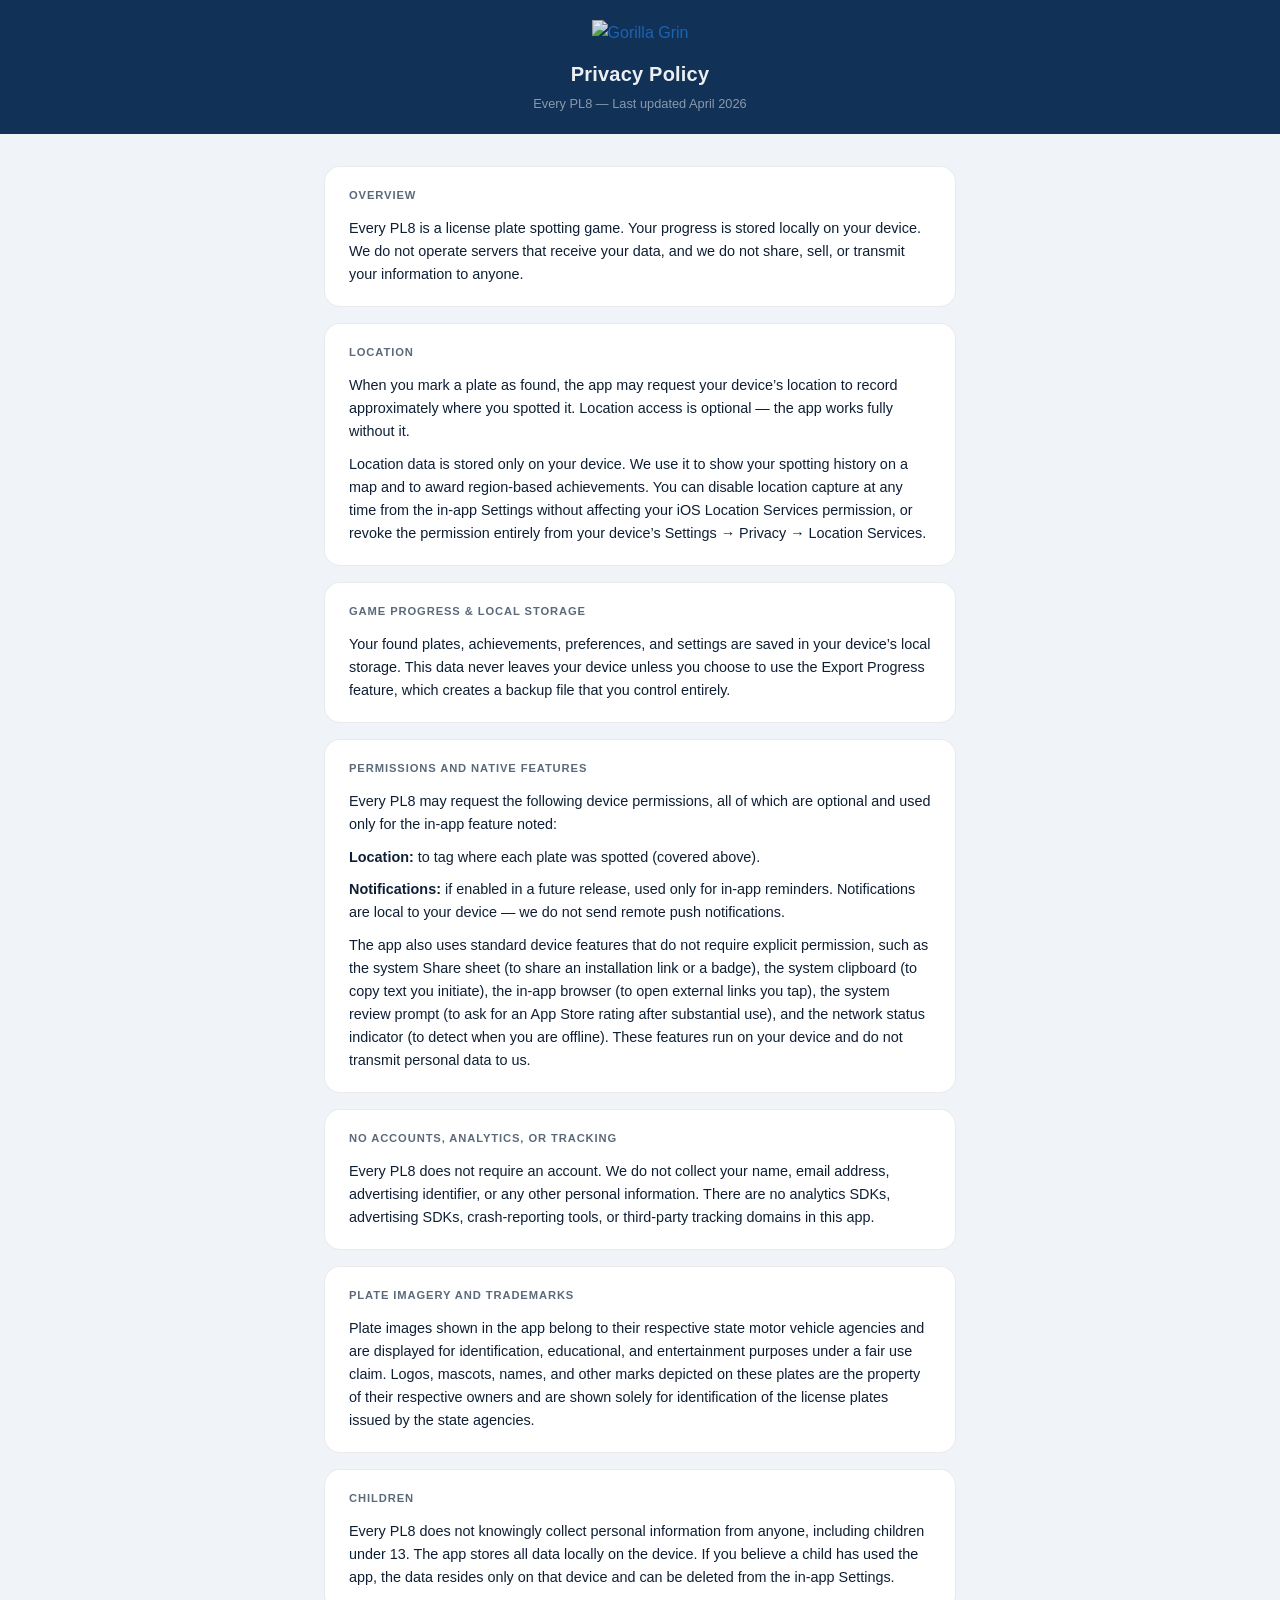
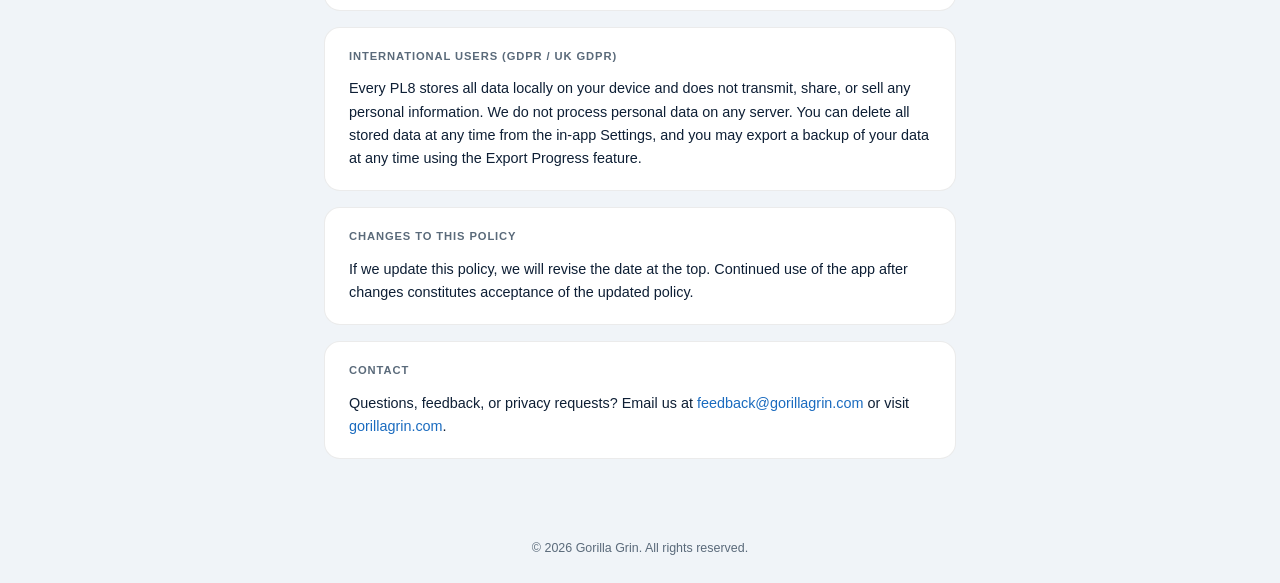
==== privacy.html @ 0a5b3819 "Add files via upload" ====
<!doctype html>
<html lang="en">
  <head>
    <meta charset="UTF-8" />
    <meta name="viewport" content="width=device-width, initial-scale=1, viewport-fit=cover" />
    <meta name="theme-color" content="#123157" />
    <title>Privacy Policy — Every PL8</title>
    <style>
      *, *::before, *::after { box-sizing: border-box; margin: 0; padding: 0; }

      :root {
        --bg: #0e1f35;
        --surface: #152d4a;
        --border: rgba(255,255,255,0.08);
        --text: rgba(255,255,255,0.92);
        --muted: rgba(255,255,255,0.55);
        --accent: #4a9eff;
        --max-width: 680px;
      }

      @media (prefers-color-scheme: light) {
        :root {
          --bg: #f0f4f8;
          --surface: #ffffff;
          --border: rgba(0,0,0,0.08);
          --text: #0e1f35;
          --muted: #5a6a7a;
          --accent: #1a6bbf;
        }
      }

      body {
        background: var(--bg);
        color: var(--text);
        font-family: -apple-system, BlinkMacSystemFont, "Segoe UI", Roboto, sans-serif;
        font-size: 1rem;
        line-height: 1.6;
        padding: env(safe-area-inset-top, 0) env(safe-area-inset-right, 0) env(safe-area-inset-bottom, 0) env(safe-area-inset-left, 0);
      }

      header {
        background: #123157;
        padding: calc(1.25rem + env(safe-area-inset-top, 0px)) 1.5rem 1.25rem;
        text-align: center;
      }

      header a {
        display: inline-block;
        margin-bottom: 0.75rem;
      }

      header img {
        height: 28px;
        width: auto;
        opacity: 0.9;
      }

      header h1 {
        font-size: 1.25rem;
        font-weight: 700;
        color: rgba(255,255,255,0.92);
        letter-spacing: 0.01em;
      }

      header p {
        font-size: 0.8rem;
        color: rgba(255,255,255,0.5);
        margin-top: 0.25rem;
      }

      main {
        max-width: var(--max-width);
        margin: 0 auto;
        padding: 2rem 1.5rem calc(3rem + env(safe-area-inset-bottom, 0px));
      }

      section {
        background: var(--surface);
        border: 1px solid var(--border);
        border-radius: 1rem;
        padding: 1.25rem 1.5rem;
        margin-bottom: 1rem;
      }

      h2 {
        font-size: 0.7rem;
        font-weight: 700;
        letter-spacing: 0.08em;
        text-transform: uppercase;
        color: var(--muted);
        margin-bottom: 0.75rem;
      }

      p {
        font-size: 0.9rem;
        color: var(--text);
        margin-bottom: 0.6rem;
      }

      p:last-child { margin-bottom: 0; }

      a {
        color: var(--accent);
        text-decoration: none;
      }

      a:hover { text-decoration: underline; }

      footer {
        text-align: center;
        padding: 1rem 1.5rem calc(1.5rem + env(safe-area-inset-bottom, 0px));
        font-size: 0.78rem;
        color: var(--muted);
      }
    </style>
  </head>
  <body>
    <header>
      <a href="https://gorillagrin.com" aria-label="Gorilla Grin">
        <img src="gorilla-grin-horizontal.png" alt="Gorilla Grin" />
      </a>
      <h1>Privacy Policy</h1>
      <p>Every PL8 &mdash; Last updated April 2026</p>
    </header>

    <main>
      <section>
        <h2>Overview</h2>
        <p>Every PL8 is a license plate spotting game. Your progress is stored locally on your device. We do not operate servers that receive your data, and we do not share, sell, or transmit your information to anyone.</p>
      </section>

      <section>
        <h2>Location</h2>
        <p>When you mark a plate as found, the app may request your device&rsquo;s location to record approximately where you spotted it. Location access is optional &mdash; the app works fully without it.</p>
        <p>Location data is stored only on your device. We use it to show your spotting history on a map and to award region-based achievements. You can disable location capture at any time from the in-app Settings without affecting your iOS Location Services permission, or revoke the permission entirely from your device&rsquo;s Settings &rarr; Privacy &rarr; Location Services.</p>
      </section>

      <section>
        <h2>Game Progress &amp; Local Storage</h2>
        <p>Your found plates, achievements, preferences, and settings are saved in your device&rsquo;s local storage. This data never leaves your device unless you choose to use the Export Progress feature, which creates a backup file that you control entirely.</p>
      </section>

      <section>
        <h2>Permissions and Native Features</h2>
        <p>Every PL8 may request the following device permissions, all of which are optional and used only for the in-app feature noted:</p>
        <p><strong>Location:</strong> to tag where each plate was spotted (covered above).</p>
        <p><strong>Notifications:</strong> if enabled in a future release, used only for in-app reminders. Notifications are local to your device &mdash; we do not send remote push notifications.</p>
        <p>The app also uses standard device features that do not require explicit permission, such as the system Share sheet (to share an installation link or a badge), the system clipboard (to copy text you initiate), the in-app browser (to open external links you tap), the system review prompt (to ask for an App Store rating after substantial use), and the network status indicator (to detect when you are offline). These features run on your device and do not transmit personal data to us.</p>
      </section>

      <section>
        <h2>No Accounts, Analytics, or Tracking</h2>
        <p>Every PL8 does not require an account. We do not collect your name, email address, advertising identifier, or any other personal information. There are no analytics SDKs, advertising SDKs, crash-reporting tools, or third-party tracking domains in this app.</p>
      </section>

      <section>
        <h2>Plate Imagery and Trademarks</h2>
        <p>Plate images shown in the app belong to their respective state motor vehicle agencies and are displayed for identification, educational, and entertainment purposes under a fair use claim. Logos, mascots, names, and other marks depicted on these plates are the property of their respective owners and are shown solely for identification of the license plates issued by the state agencies.</p>
      </section>

      <section>
        <h2>Children</h2>
        <p>Every PL8 does not knowingly collect personal information from anyone, including children under 13. The app stores all data locally on the device. If you believe a child has used the app, the data resides only on that device and can be deleted from the in-app Settings.</p>
      </section>

      <section>
        <h2>International Users (GDPR / UK GDPR)</h2>
        <p>Every PL8 stores all data locally on your device and does not transmit, share, or sell any personal information. We do not process personal data on any server. You can delete all stored data at any time from the in-app Settings, and you may export a backup of your data at any time using the Export Progress feature.</p>
      </section>

      <section>
        <h2>Changes to This Policy</h2>
        <p>If we update this policy, we will revise the date at the top. Continued use of the app after changes constitutes acceptance of the updated policy.</p>
      </section>

      <section>
        <h2>Contact</h2>
        <p>Questions, feedback, or privacy requests? Email us at <a href="mailto:feedback@gorillagrin.com">feedback@gorillagrin.com</a> or visit <a href="https://gorillagrin.com">gorillagrin.com</a>.</p>
      </section>
    </main>

    <footer>
      &copy; 2026 Gorilla Grin. All rights reserved.
    </footer>
  </body>
</html>
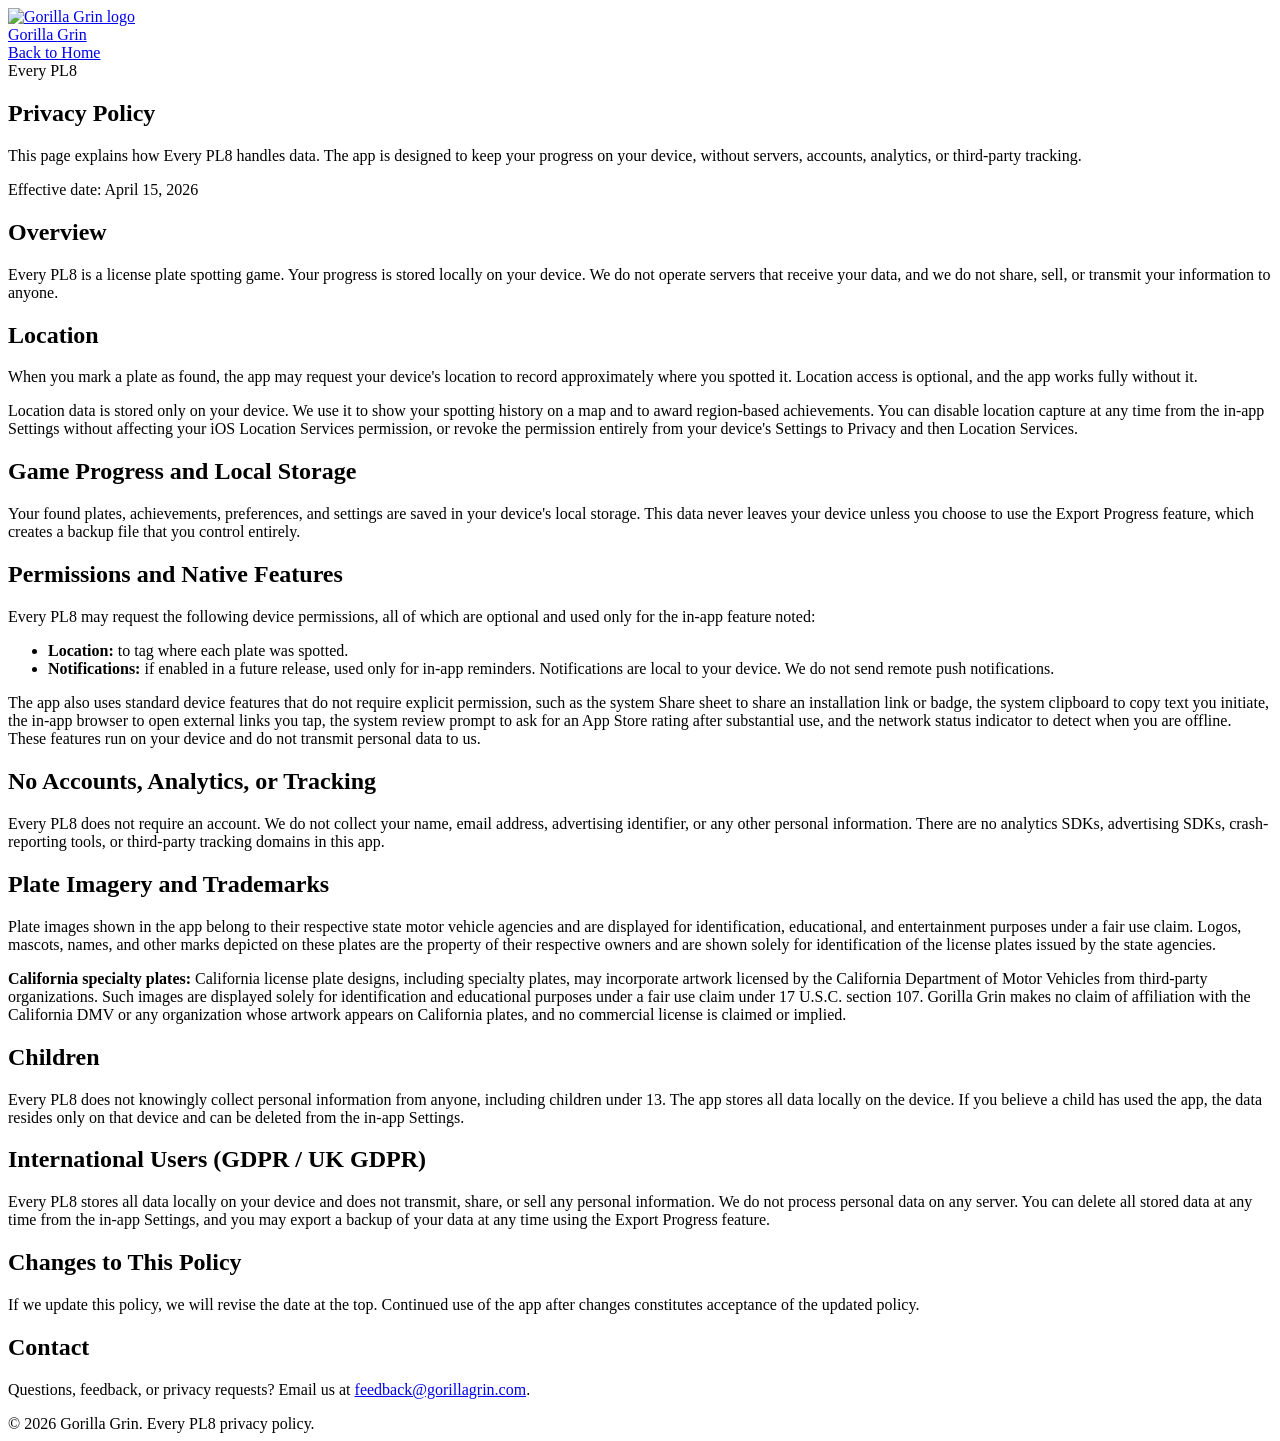
==== commit 352fa0e6: "Update privacy.html" ====
--- a/privacy.html
+++ b/privacy.html
@@ -1,186 +1,104 @@
-<!doctype html>
+<!DOCTYPE html>
 <html lang="en">
-  <head>
-    <meta charset="UTF-8" />
-    <meta name="viewport" content="width=device-width, initial-scale=1, viewport-fit=cover" />
-    <meta name="theme-color" content="#123157" />
-    <title>Privacy Policy — Every PL8</title>
-    <style>
-      *, *::before, *::after { box-sizing: border-box; margin: 0; padding: 0; }
+<head>
+  <meta charset="UTF-8" />
+  <meta name="viewport" content="width=device-width, initial-scale=1.0" />
+  <title>Every PL8 Privacy Policy</title>
+  <link rel="stylesheet" href="styles.css" />
+</head>
+<body>
+  <header class="site-header">
+    <div class="container header-inner">
+      <a class="brand" href="index.html" aria-label="Back to Gorilla Grin home">
+        <div class="brand-mark">
+          <img src="/mnt/data/gorilla-grin-horizontal-dark-with-wordmark.png" alt="Gorilla Grin logo" style="width:100%;height:100%;object-fit:cover;object-position:left;" />
+        </div>
+        <div class="brand-text">Gorilla <span>Grin</span></div>
+      </a>
+      <a class="back-link" href="index.html">Back to Home</a>
+    </div>
+  </header>
 
-      :root {
-        --bg: #0e1f35;
-        --surface: #152d4a;
-        --border: rgba(255,255,255,0.08);
-        --text: rgba(255,255,255,0.92);
-        --muted: rgba(255,255,255,0.55);
-        --accent: #4a9eff;
-        --max-width: 680px;
-      }
+  <main>
+    <section class="hero">
+      <div class="container">
+        <div class="hero-card">
+          <span class="eyebrow">Every PL8</span>
+          <h1>Privacy Policy</h1>
+          <p>This page explains how Every PL8 handles data. The app is designed to keep your progress on your device, without servers, accounts, analytics, or third-party tracking.</p>
+          <div class="effective-date">Effective date: April 15, 2026</div>
+        </div>
+      </div>
+    </section>
 
-      @media (prefers-color-scheme: light) {
-        :root {
-          --bg: #f0f4f8;
-          --surface: #ffffff;
-          --border: rgba(0,0,0,0.08);
-          --text: #0e1f35;
-          --muted: #5a6a7a;
-          --accent: #1a6bbf;
-        }
-      }
+    <section class="policy">
+      <div class="container">
+        <div class="policy-card">
+          <section class="section">
+            <h2>Overview</h2>
+            <p>Every PL8 is a license plate spotting game. Your progress is stored locally on your device. We do not operate servers that receive your data, and we do not share, sell, or transmit your information to anyone.</p>
+          </section>
 
-      body {
-        background: var(--bg);
-        color: var(--text);
-        font-family: -apple-system, BlinkMacSystemFont, "Segoe UI", Roboto, sans-serif;
-        font-size: 1rem;
-        line-height: 1.6;
-        padding: env(safe-area-inset-top, 0) env(safe-area-inset-right, 0) env(safe-area-inset-bottom, 0) env(safe-area-inset-left, 0);
-      }
+          <section class="section">
+            <h2>Location</h2>
+            <p>When you mark a plate as found, the app may request your device's location to record approximately where you spotted it. Location access is optional, and the app works fully without it.</p>
+            <p>Location data is stored only on your device. We use it to show your spotting history on a map and to award region-based achievements. You can disable location capture at any time from the in-app Settings without affecting your iOS Location Services permission, or revoke the permission entirely from your device's Settings to Privacy and then Location Services.</p>
+          </section>
 
-      header {
-        background: #123157;
-        padding: calc(1.25rem + env(safe-area-inset-top, 0px)) 1.5rem 1.25rem;
-        text-align: center;
-      }
+          <section class="section">
+            <h2>Game Progress and Local Storage</h2>
+            <p>Your found plates, achievements, preferences, and settings are saved in your device's local storage. This data never leaves your device unless you choose to use the Export Progress feature, which creates a backup file that you control entirely.</p>
+          </section>
 
-      header a {
-        display: inline-block;
-        margin-bottom: 0.75rem;
-      }
+          <section class="section">
+            <h2>Permissions and Native Features</h2>
+            <p>Every PL8 may request the following device permissions, all of which are optional and used only for the in-app feature noted:</p>
+            <ul>
+              <li><strong>Location:</strong> to tag where each plate was spotted.</li>
+              <li><strong>Notifications:</strong> if enabled in a future release, used only for in-app reminders. Notifications are local to your device. We do not send remote push notifications.</li>
+            </ul>
+            <p>The app also uses standard device features that do not require explicit permission, such as the system Share sheet to share an installation link or badge, the system clipboard to copy text you initiate, the in-app browser to open external links you tap, the system review prompt to ask for an App Store rating after substantial use, and the network status indicator to detect when you are offline. These features run on your device and do not transmit personal data to us.</p>
+          </section>
 
-      header img {
-        height: 28px;
-        width: auto;
-        opacity: 0.9;
-      }
+          <section class="section">
+            <h2>No Accounts, Analytics, or Tracking</h2>
+            <p>Every PL8 does not require an account. We do not collect your name, email address, advertising identifier, or any other personal information. There are no analytics SDKs, advertising SDKs, crash-reporting tools, or third-party tracking domains in this app.</p>
+          </section>
 
-      header h1 {
-        font-size: 1.25rem;
-        font-weight: 700;
-        color: rgba(255,255,255,0.92);
-        letter-spacing: 0.01em;
-      }
+          <section class="section">
+            <h2>Plate Imagery and Trademarks</h2>
+            <p>Plate images shown in the app belong to their respective state motor vehicle agencies and are displayed for identification, educational, and entertainment purposes under a fair use claim. Logos, mascots, names, and other marks depicted on these plates are the property of their respective owners and are shown solely for identification of the license plates issued by the state agencies.</p>
+            <div class="notice">
+              <p><strong>California specialty plates:</strong> California license plate designs, including specialty plates, may incorporate artwork licensed by the California Department of Motor Vehicles from third-party organizations. Such images are displayed solely for identification and educational purposes under a fair use claim under 17 U.S.C. section 107. Gorilla Grin makes no claim of affiliation with the California DMV or any organization whose artwork appears on California plates, and no commercial license is claimed or implied.</p>
+            </div>
+          </section>
 
-      header p {
-        font-size: 0.8rem;
-        color: rgba(255,255,255,0.5);
-        margin-top: 0.25rem;
-      }
+          <section class="section">
+            <h2>Children</h2>
+            <p>Every PL8 does not knowingly collect personal information from anyone, including children under 13. The app stores all data locally on the device. If you believe a child has used the app, the data resides only on that device and can be deleted from the in-app Settings.</p>
+          </section>
 
-      main {
-        max-width: var(--max-width);
-        margin: 0 auto;
-        padding: 2rem 1.5rem calc(3rem + env(safe-area-inset-bottom, 0px));
-      }
+          <section class="section">
+            <h2>International Users (GDPR / UK GDPR)</h2>
+            <p>Every PL8 stores all data locally on your device and does not transmit, share, or sell any personal information. We do not process personal data on any server. You can delete all stored data at any time from the in-app Settings, and you may export a backup of your data at any time using the Export Progress feature.</p>
+          </section>
 
-      section {
-        background: var(--surface);
-        border: 1px solid var(--border);
-        border-radius: 1rem;
-        padding: 1.25rem 1.5rem;
-        margin-bottom: 1rem;
-      }
+          <section class="section">
+            <h2>Changes to This Policy</h2>
+            <p>If we update this policy, we will revise the date at the top. Continued use of the app after changes constitutes acceptance of the updated policy.</p>
+          </section>
 
-      h2 {
-        font-size: 0.7rem;
-        font-weight: 700;
-        letter-spacing: 0.08em;
-        text-transform: uppercase;
-        color: var(--muted);
-        margin-bottom: 0.75rem;
-      }
+          <section class="section">
+            <h2>Contact</h2>
+            <p>Questions, feedback, or privacy requests? Email us at <a href="mailto:feedback@gorillagrin.com">feedback@gorillagrin.com</a>.</p>
+          </section>
+        </div>
+      </div>
+    </section>
+  </main>
 
-      p {
-        font-size: 0.9rem;
-        color: var(--text);
-        margin-bottom: 0.6rem;
-      }
-
-      p:last-child { margin-bottom: 0; }
-
-      a {
-        color: var(--accent);
-        text-decoration: none;
-      }
-
-      a:hover { text-decoration: underline; }
-
-      footer {
-        text-align: center;
-        padding: 1rem 1.5rem calc(1.5rem + env(safe-area-inset-bottom, 0px));
-        font-size: 0.78rem;
-        color: var(--muted);
-      }
-    </style>
-  </head>
-  <body>
-    <header>
-      <a href="https://gorillagrin.com" aria-label="Gorilla Grin">
-        <img src="gorilla-grin-horizontal.png" alt="Gorilla Grin" />
-      </a>
-      <h1>Privacy Policy</h1>
-      <p>Every PL8 &mdash; Last updated April 2026</p>
-    </header>
-
-    <main>
-      <section>
-        <h2>Overview</h2>
-        <p>Every PL8 is a license plate spotting game. Your progress is stored locally on your device. We do not operate servers that receive your data, and we do not share, sell, or transmit your information to anyone.</p>
-      </section>
-
-      <section>
-        <h2>Location</h2>
-        <p>When you mark a plate as found, the app may request your device&rsquo;s location to record approximately where you spotted it. Location access is optional &mdash; the app works fully without it.</p>
-        <p>Location data is stored only on your device. We use it to show your spotting history on a map and to award region-based achievements. You can disable location capture at any time from the in-app Settings without affecting your iOS Location Services permission, or revoke the permission entirely from your device&rsquo;s Settings &rarr; Privacy &rarr; Location Services.</p>
-      </section>
-
-      <section>
-        <h2>Game Progress &amp; Local Storage</h2>
-        <p>Your found plates, achievements, preferences, and settings are saved in your device&rsquo;s local storage. This data never leaves your device unless you choose to use the Export Progress feature, which creates a backup file that you control entirely.</p>
-      </section>
-
-      <section>
-        <h2>Permissions and Native Features</h2>
-        <p>Every PL8 may request the following device permissions, all of which are optional and used only for the in-app feature noted:</p>
-        <p><strong>Location:</strong> to tag where each plate was spotted (covered above).</p>
-        <p><strong>Notifications:</strong> if enabled in a future release, used only for in-app reminders. Notifications are local to your device &mdash; we do not send remote push notifications.</p>
-        <p>The app also uses standard device features that do not require explicit permission, such as the system Share sheet (to share an installation link or a badge), the system clipboard (to copy text you initiate), the in-app browser (to open external links you tap), the system review prompt (to ask for an App Store rating after substantial use), and the network status indicator (to detect when you are offline). These features run on your device and do not transmit personal data to us.</p>
-      </section>
-
-      <section>
-        <h2>No Accounts, Analytics, or Tracking</h2>
-        <p>Every PL8 does not require an account. We do not collect your name, email address, advertising identifier, or any other personal information. There are no analytics SDKs, advertising SDKs, crash-reporting tools, or third-party tracking domains in this app.</p>
-      </section>
-
-      <section>
-        <h2>Plate Imagery and Trademarks</h2>
-        <p>Plate images shown in the app belong to their respective state motor vehicle agencies and are displayed for identification, educational, and entertainment purposes under a fair use claim. Logos, mascots, names, and other marks depicted on these plates are the property of their respective owners and are shown solely for identification of the license plates issued by the state agencies.</p>
-      </section>
-
-      <section>
-        <h2>Children</h2>
-        <p>Every PL8 does not knowingly collect personal information from anyone, including children under 13. The app stores all data locally on the device. If you believe a child has used the app, the data resides only on that device and can be deleted from the in-app Settings.</p>
-      </section>
-
-      <section>
-        <h2>International Users (GDPR / UK GDPR)</h2>
-        <p>Every PL8 stores all data locally on your device and does not transmit, share, or sell any personal information. We do not process personal data on any server. You can delete all stored data at any time from the in-app Settings, and you may export a backup of your data at any time using the Export Progress feature.</p>
-      </section>
-
-      <section>
-        <h2>Changes to This Policy</h2>
-        <p>If we update this policy, we will revise the date at the top. Continued use of the app after changes constitutes acceptance of the updated policy.</p>
-      </section>
-
-      <section>
-        <h2>Contact</h2>
-        <p>Questions, feedback, or privacy requests? Email us at <a href="mailto:feedback@gorillagrin.com">feedback@gorillagrin.com</a> or visit <a href="https://gorillagrin.com">gorillagrin.com</a>.</p>
-      </section>
-    </main>
-
-    <footer>
-      &copy; 2026 Gorilla Grin. All rights reserved.
-    </footer>
-  </body>
+  <footer class="site-footer">
+    <div class="container">© 2026 Gorilla Grin. Every PL8 privacy policy.</div>
+  </footer>
+</body>
 </html>
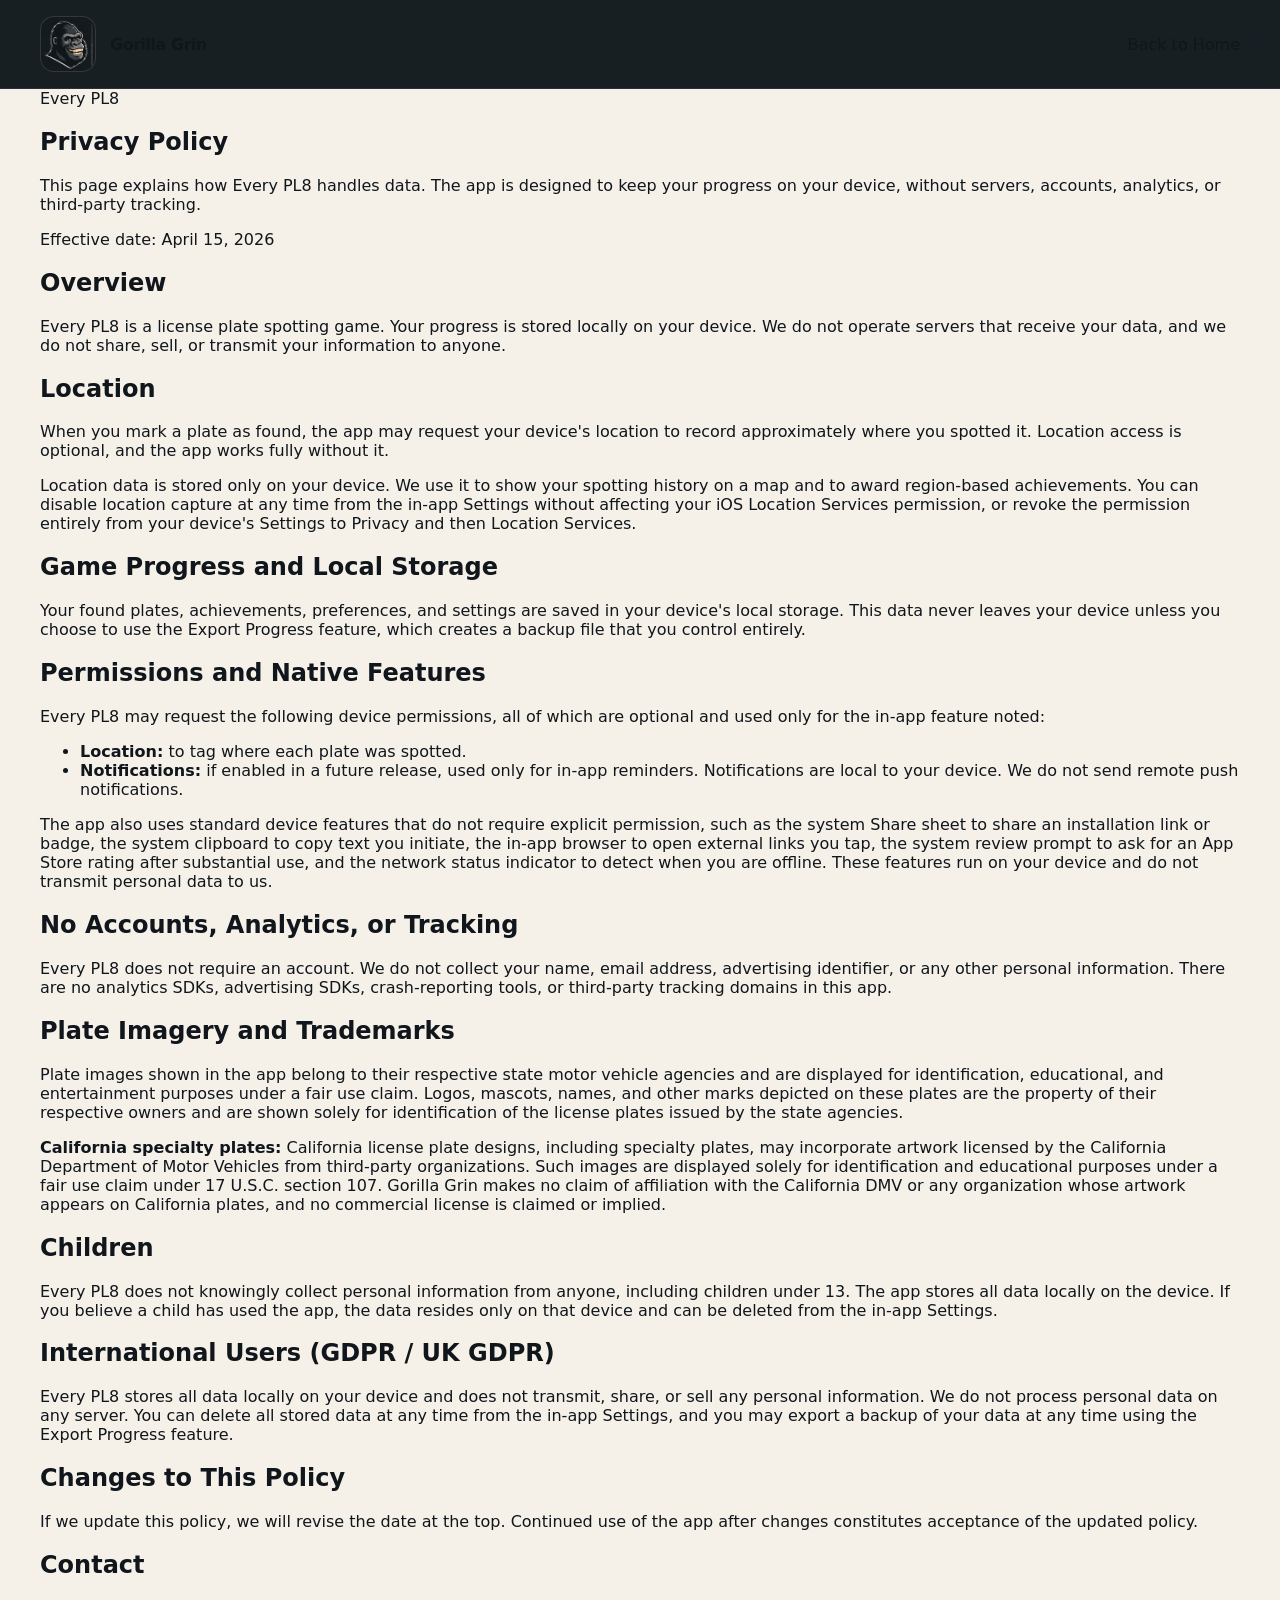
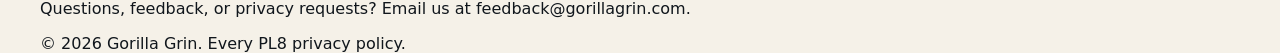
==== commit f4729741: "Update privacy.html" ====
--- a/privacy.html
+++ b/privacy.html
@@ -11,7 +11,7 @@
     <div class="container header-inner">
       <a class="brand" href="index.html" aria-label="Back to Gorilla Grin home">
         <div class="brand-mark">
-          <img src="/mnt/data/gorilla-grin-horizontal-dark-with-wordmark.png" alt="Gorilla Grin logo" style="width:100%;height:100%;object-fit:cover;object-position:left;" />
+          <img src="gorilla-grin-horizontal-dark-with-wordmark.png" alt="Gorilla Grin logo" style="width:100%;height:100%;object-fit:cover;object-position:left;" />
         </div>
         <div class="brand-text">Gorilla <span>Grin</span></div>
       </a>
--- a/styles.css
+++ b/styles.css
@@ -0,0 +1,90 @@
+  :root {
+      --bg: #f5f1e8;
+      --surface: #fffdf8;
+      --ink: #10161c;
+      --muted: #5c655f;
+      --line: #dcd5c8;
+      --brand: #5f7f45;
+      --brand-dark: #486334;
+      --header: #0f161c;
+      --white: #ffffff;
+      --max: 1200px;
+      --radius: 20px;
+      --shadow: 0 12px 32px rgba(16, 22, 28, 0.08);
+    }
+
+    * { box-sizing: border-box; }
+    html { scroll-behavior: smooth; }
+    body {
+      margin: 0;
+      font-family: Inter, ui-sans-serif, system-ui, -apple-system, BlinkMacSystemFont, "Segoe UI", sans-serif;
+      background: var(--bg);
+      color: var(--ink);
+    }
+
+    img { max-width: 100%; display: block; }
+    a { color: inherit; text-decoration: none; }
+    button { font: inherit; }
+
+    .container {
+      width: min(calc(100% - 32px), var(--max));
+      margin: 0 auto;
+    }
+
+    .site-header {
+      position: sticky;
+      top: 0;
+      z-index: 30;
+      background: rgba(15, 22, 28, 0.96);
+      border-bottom: 1px solid rgba(255,255,255,0.08);
+      backdrop-filter: blur(12px);
+    }
+
+    .header-inner {
+      display: flex;
+      align-items: center;
+      justify-content: space-between;
+      gap: 24px;
+      min-height: 88px;
+    }
+
+    .brand {
+      display: inline-flex;
+      align-items: center;
+      gap: 14px;
+      font-weight: 900;
+      letter-spacing: -0.03em;
+    }
+
+    .brand-mark {
+      width: 56px;
+      height: 56px;
+      border-radius: 14px;
+      overflow: hidden;
+      border: 1px solid rgba(255,255,255,0.08);
+      background: rgba(255,255,255,0.04);
+      flex: 0 0 auto;
+    }
+
+    .brand-wordmark {
+      line-height: 0.9;
+      font-size: 1.8rem;
+      color: var(--white);
+      text-transform: uppercase;
+    }
+
+    .brand-wordmark span {
+      color: #84a464;
+      display: block;
+    }
+
+    .nav-wrap {
+      display: flex;
+      align-items: center;
+      gap: 18px;
+    }
+
+    .site-nav {
+      display: flex;
+      align-items: center;
+    }
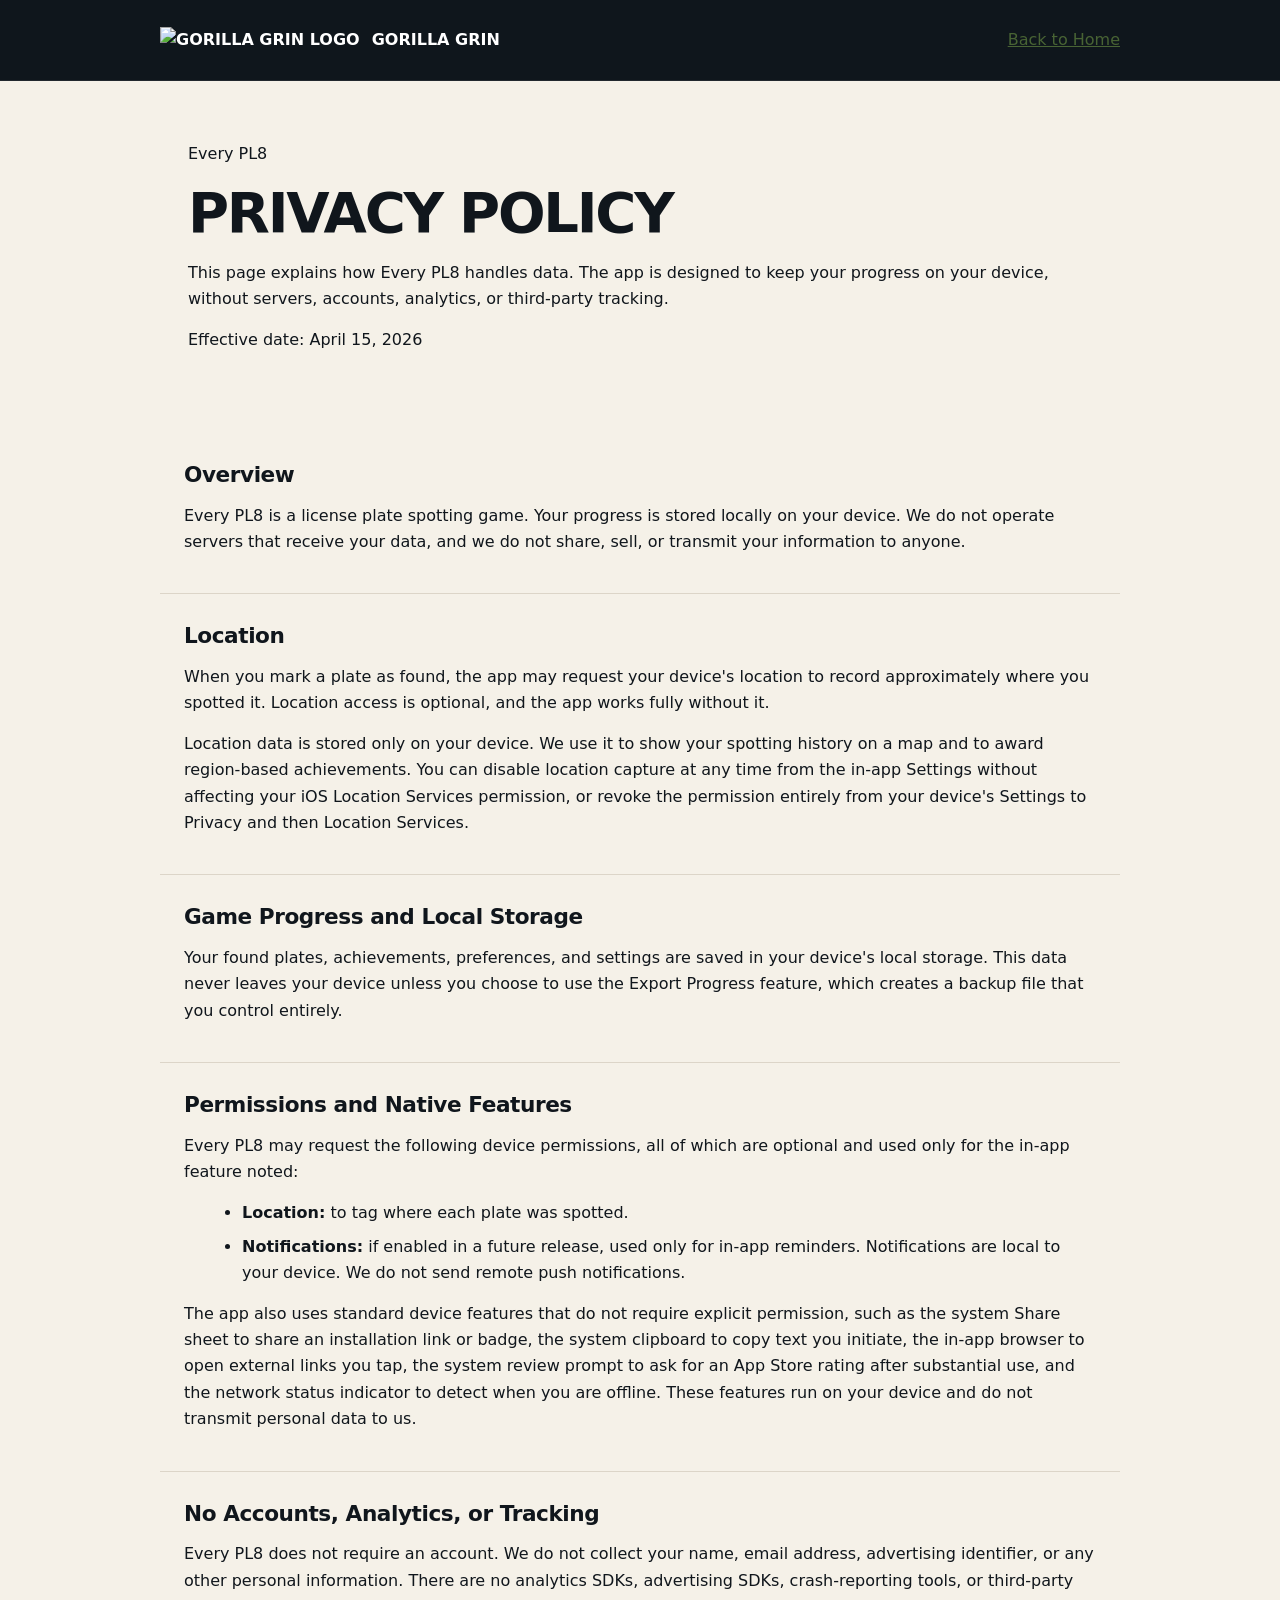
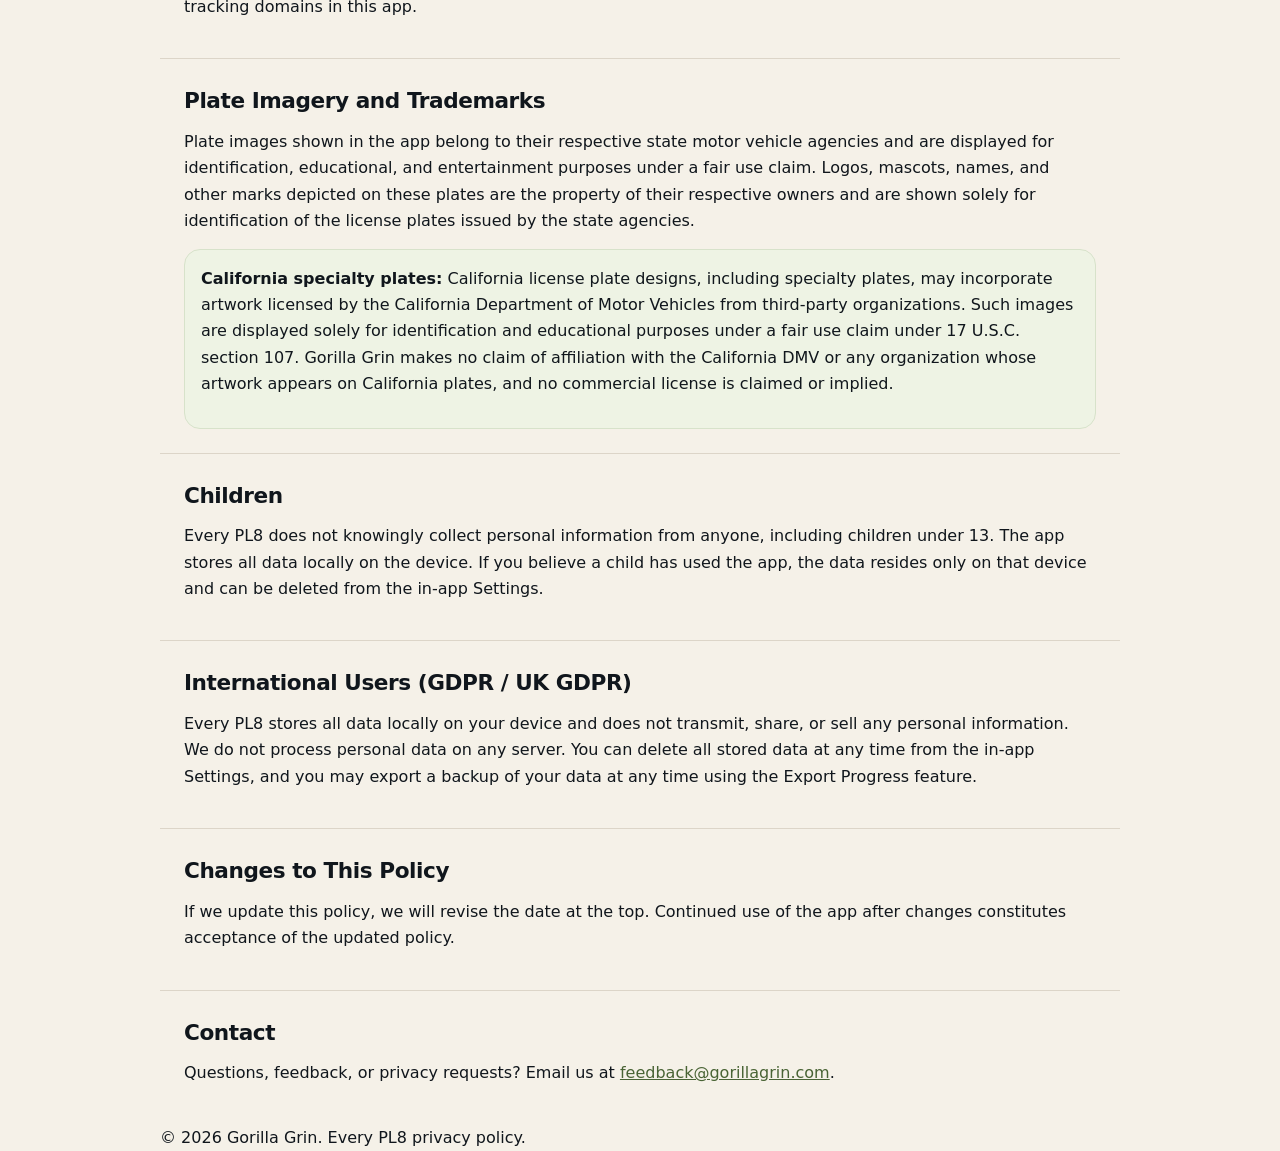
==== commit c31afc37: "Update privacy.html" ====
--- a/privacy.html
+++ b/privacy.html
@@ -4,14 +4,43 @@
   <meta charset="UTF-8" />
   <meta name="viewport" content="width=device-width, initial-scale=1.0" />
   <title>Every PL8 Privacy Policy</title>
-  <link rel="stylesheet" href="styles.css" />
+  <style>
+    :root {
+      --bg:#f5f1e8; --surface:#fffdf8; --ink:#10161c; --muted:#5c655f; --line:#dcd5c8;
+      --brand:#5f7f45; --brand-dark:#486334; --header:#0f161c; --white:#fff; --max:960px;
+      --radius:22px; --shadow:0 12px 32px rgba(16,22,28,.08);
+    }
+    *{box-sizing:border-box}
+    body{margin:0;font-family:Inter,system-ui,-apple-system,Segoe UI,sans-serif;background:var(--bg);color:var(--ink);line-height:1.65}
+    a{color:var(--brand-dark)}
+    .container{width:min(calc(100% - 32px),var(--max));margin:0 auto}
+    .site-header{background:var(--header);color:var(--white);border-bottom:1px solid rgba(255,255,255,.08)}
+    .header-inner{display:flex;align-items:center;justify-content:space-between;min-height:80px}
+    .brand{display:flex;align-items:center;gap:12px;color:#fff;text-decoration:none;font-weight:900;text-transform:uppercase}
+    .hero{padding:32px 0}
+    .card{background:var(--surface);border:1px solid var(--line);border-radius:var(--radius);box-shadow:var(--shadow)}
+    .hero-card{padding:28px}
+    h1{margin:0;font-size:clamp(2.2rem,5vw,3.5rem);text-transform:uppercase;letter-spacing:-.04em}
+    .effective{margin-top:10px;color:var(--muted);font-weight:700}
+    .policy-card{margin-top:20px;overflow:hidden}
+    .section{padding:24px;border-top:1px solid var(--line)}
+    .section:first-child{border-top:0}
+    h2{margin:0 0 10px;font-size:1.35rem;letter-spacing:-.02em}
+    p{margin:0 0 14px}
+    ul{margin:0 0 14px 18px}
+    li{margin-bottom:8px}
+    strong{color:var(--ink)}
+    .notice{background:#eef3e4;border:1px solid #d7e2ca;border-radius:16px;padding:16px;margin-top:12px}
+    .footer{padding:32px 0;text-align:center;color:var(--muted);font-size:.95rem}
+    @media(max-width:760px){.hero-card,.section{padding:20px}}
+  </style>
 </head>
 <body>
   <header class="site-header">
     <div class="container header-inner">
       <a class="brand" href="index.html" aria-label="Back to Gorilla Grin home">
         <div class="brand-mark">
-          <img src="gorilla-grin-horizontal-dark-with-wordmark.png" alt="Gorilla Grin logo" style="width:100%;height:100%;object-fit:cover;object-position:left;" />
+          <img src="/mnt/data/gorilla-grin-horizontal-dark-with-wordmark.png" alt="Gorilla Grin logo" style="width:100%;height:100%;object-fit:cover;object-position:left;" />
         </div>
         <div class="brand-text">Gorilla <span>Grin</span></div>
       </a>
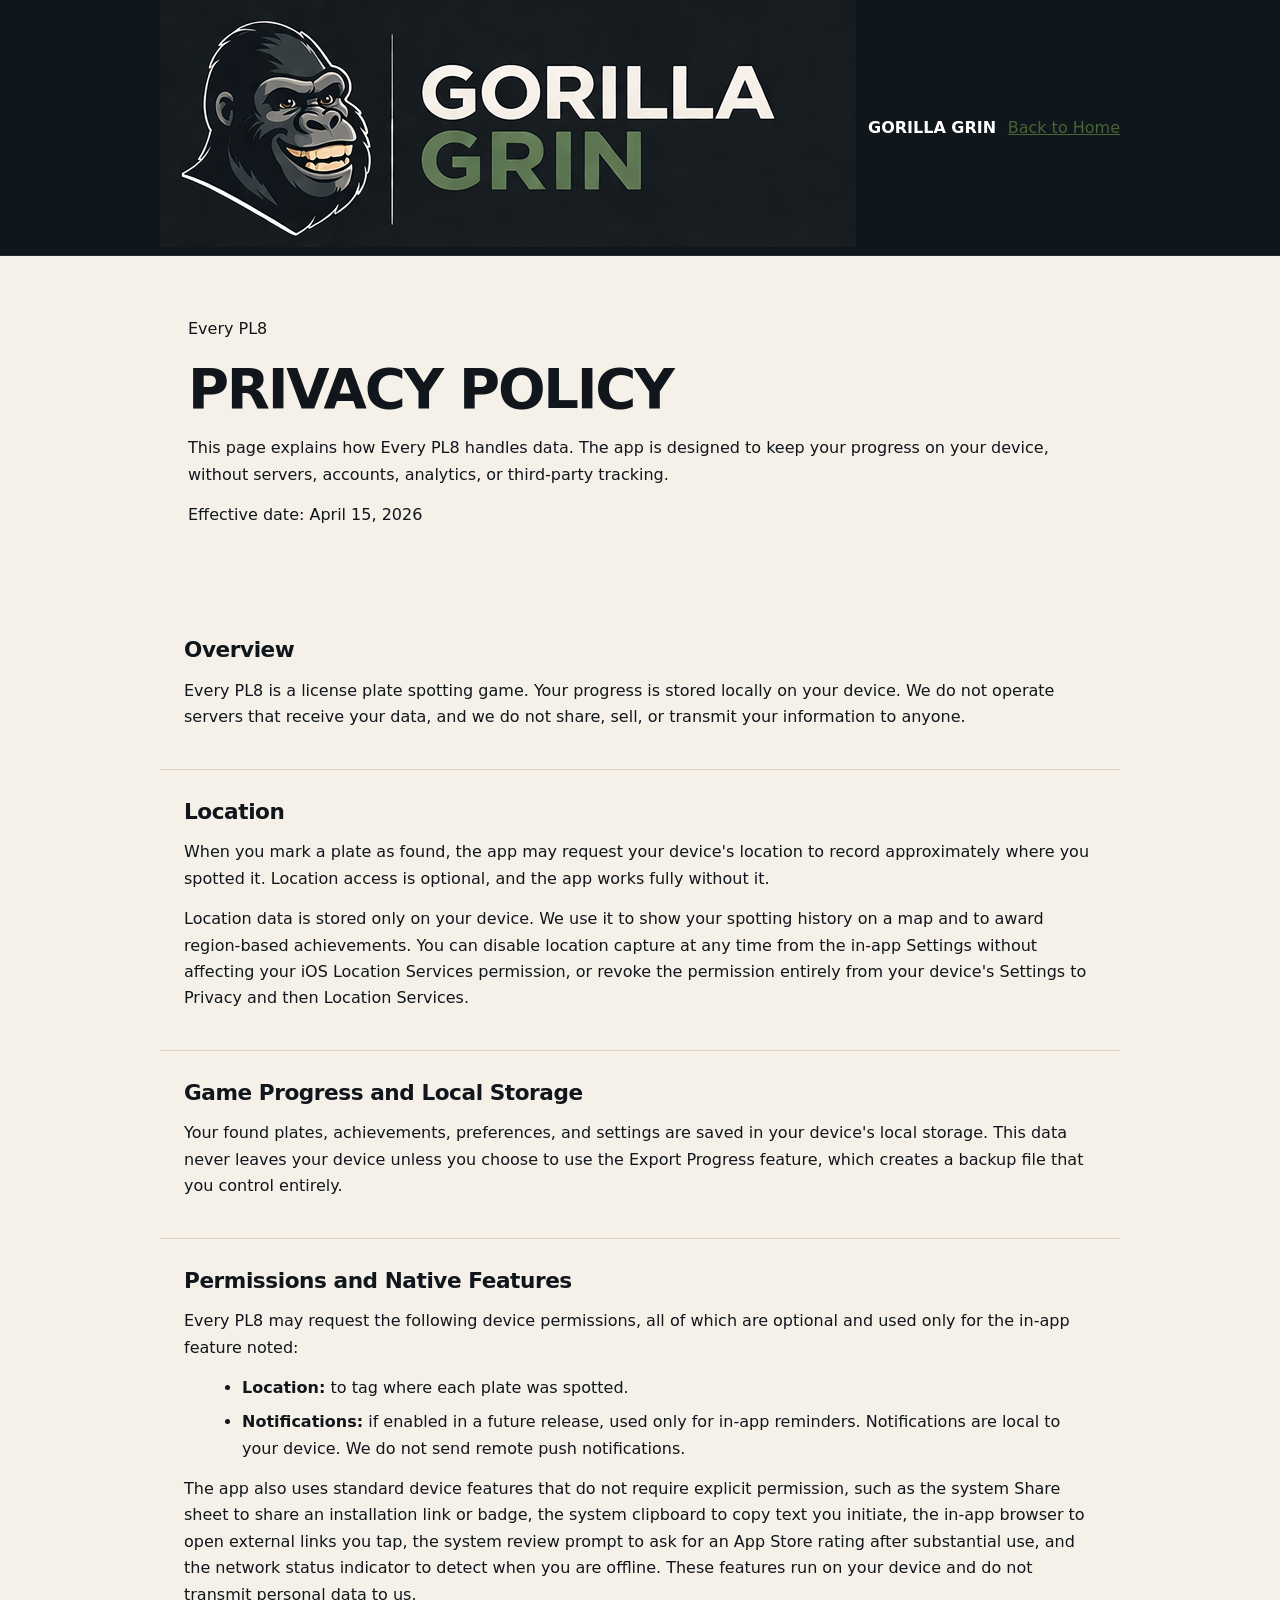
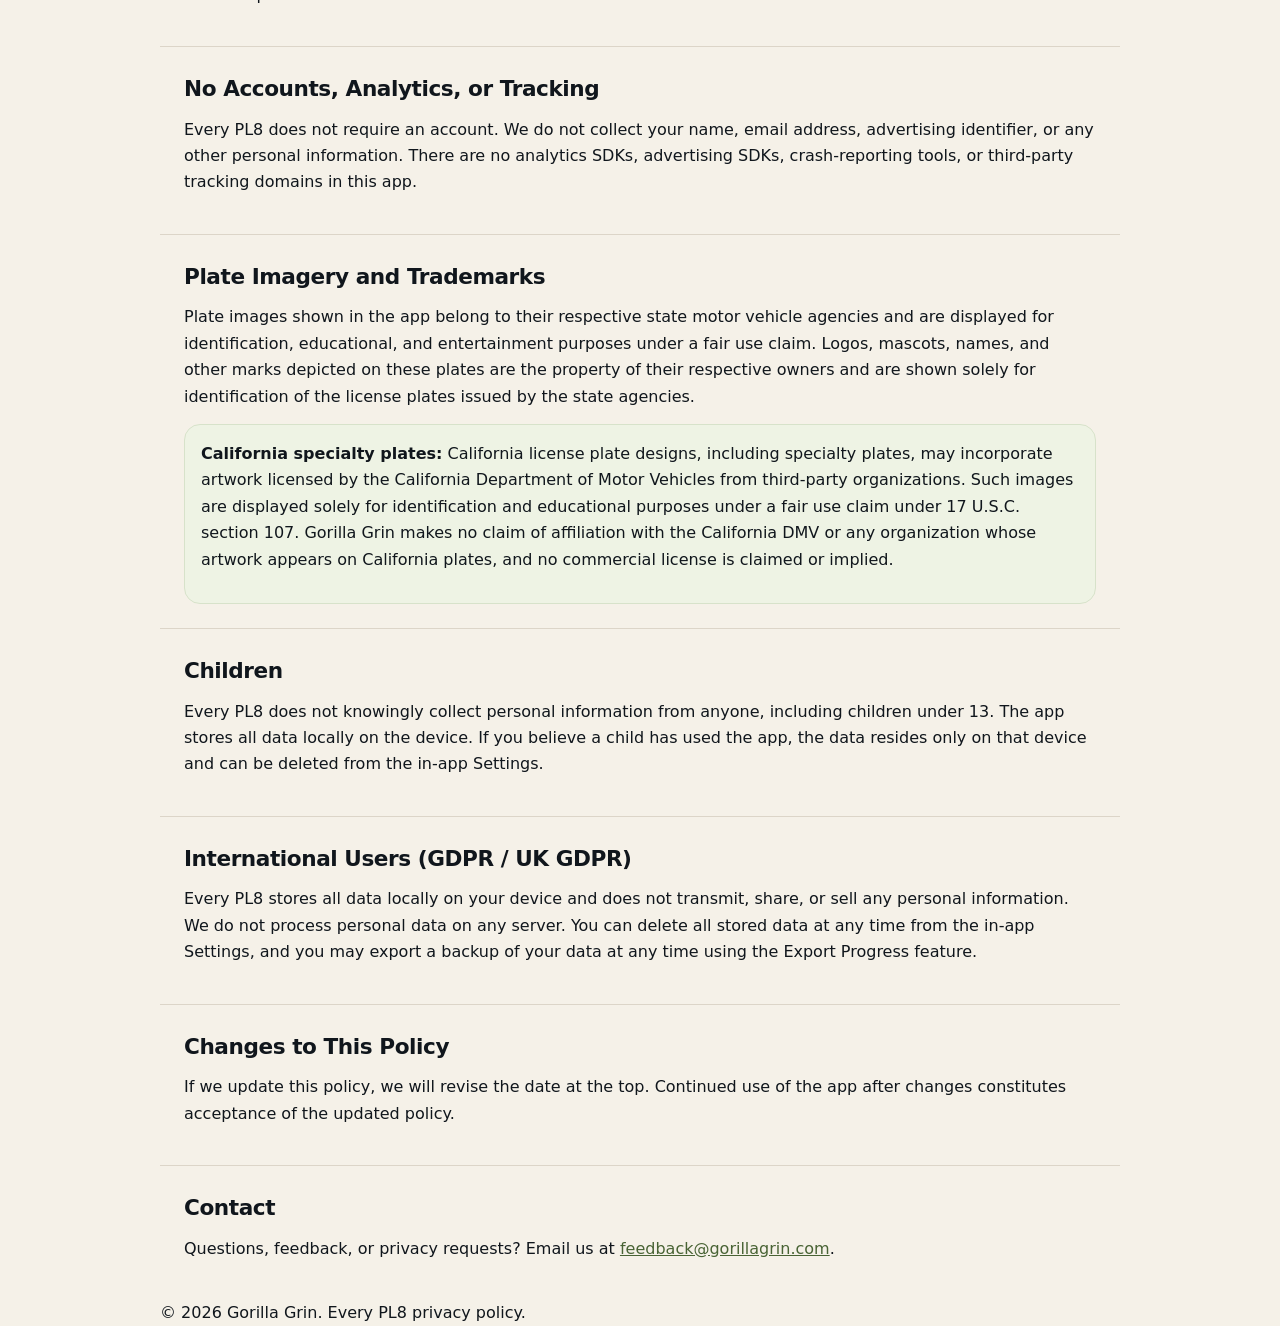
==== commit 530e54ca: "Update privacy.html" ====
--- a/privacy.html
+++ b/privacy.html
@@ -40,7 +40,7 @@
     <div class="container header-inner">
       <a class="brand" href="index.html" aria-label="Back to Gorilla Grin home">
         <div class="brand-mark">
-          <img src="/mnt/data/gorilla-grin-horizontal-dark-with-wordmark.png" alt="Gorilla Grin logo" style="width:100%;height:100%;object-fit:cover;object-position:left;" />
+          <img src="gorilla-grin-horizontal-dark-with-wordmark.png" alt="Gorilla Grin logo" style="width:100%;height:100%;object-fit:cover;object-position:left;" />
         </div>
         <div class="brand-text">Gorilla <span>Grin</span></div>
       </a>
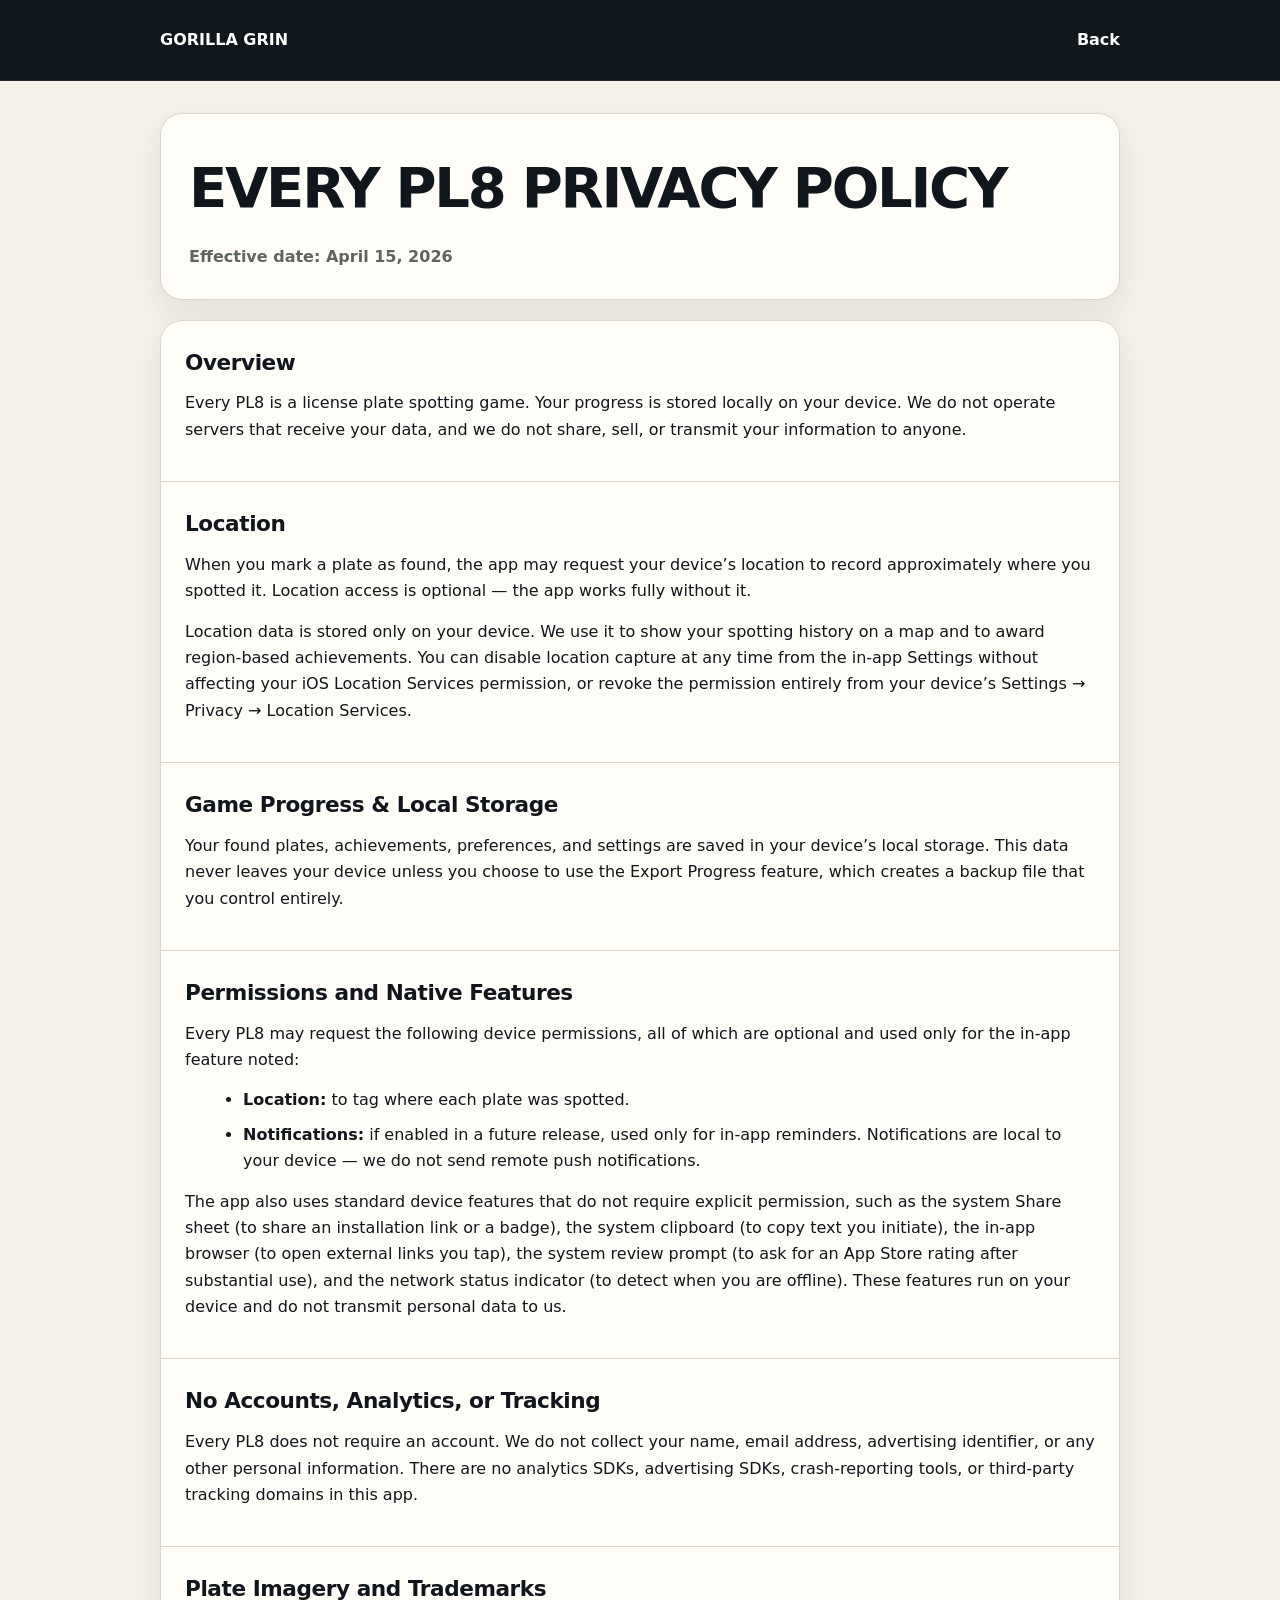
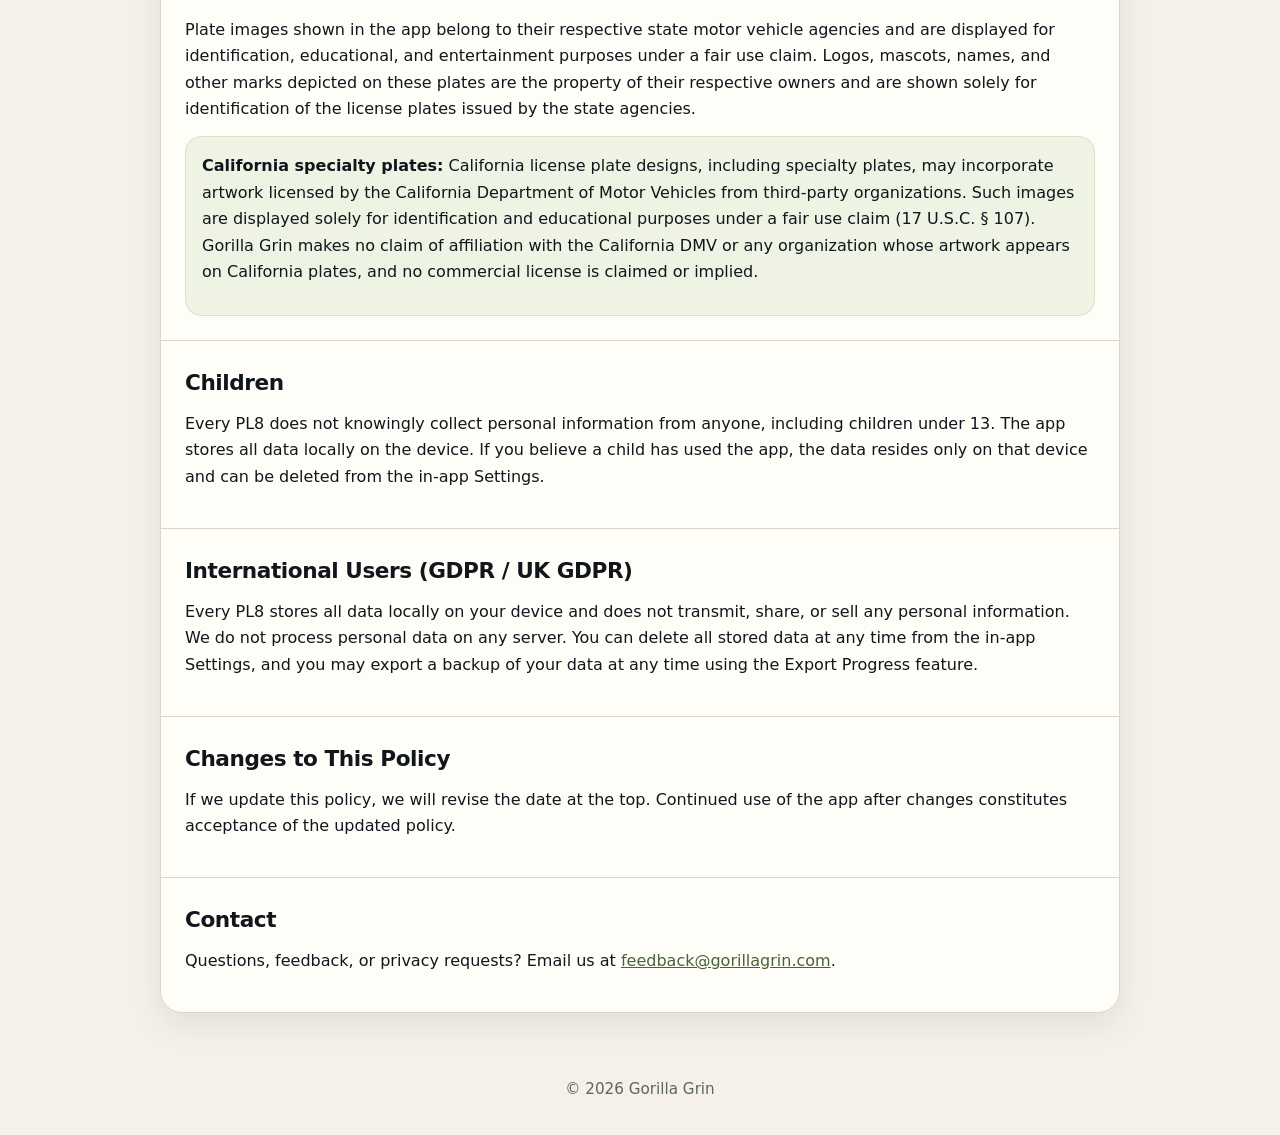
==== commit 5c20cc50: "Update privacy.html" ====
--- a/privacy.html
+++ b/privacy.html
@@ -38,96 +38,83 @@
 <body>
   <header class="site-header">
     <div class="container header-inner">
-      <a class="brand" href="index.html" aria-label="Back to Gorilla Grin home">
-        <div class="brand-mark">
-          <img src="gorilla-grin-horizontal-dark-with-wordmark.png" alt="Gorilla Grin logo" style="width:100%;height:100%;object-fit:cover;object-position:left;" />
-        </div>
-        <div class="brand-text">Gorilla <span>Grin</span></div>
-      </a>
-      <a class="back-link" href="index.html">Back to Home</a>
+      <a class="brand" href="index.html">Gorilla Grin</a>
+      <a href="index.html" style="color:#fff;text-decoration:none;font-weight:700">Back</a>
     </div>
   </header>
 
   <main>
     <section class="hero">
       <div class="container">
-        <div class="hero-card">
-          <span class="eyebrow">Every PL8</span>
-          <h1>Privacy Policy</h1>
-          <p>This page explains how Every PL8 handles data. The app is designed to keep your progress on your device, without servers, accounts, analytics, or third-party tracking.</p>
-          <div class="effective-date">Effective date: April 15, 2026</div>
+        <div class="card hero-card">
+          <h1>Every PL8 Privacy Policy</h1>
+          <div class="effective">Effective date: April 15, 2026</div>
         </div>
-      </div>
-    </section>
 
-    <section class="policy">
-      <div class="container">
-        <div class="policy-card">
-          <section class="section">
+        <div class="card policy-card">
+          <div class="section">
             <h2>Overview</h2>
             <p>Every PL8 is a license plate spotting game. Your progress is stored locally on your device. We do not operate servers that receive your data, and we do not share, sell, or transmit your information to anyone.</p>
-          </section>
+          </div>
 
-          <section class="section">
+          <div class="section">
             <h2>Location</h2>
-            <p>When you mark a plate as found, the app may request your device's location to record approximately where you spotted it. Location access is optional, and the app works fully without it.</p>
-            <p>Location data is stored only on your device. We use it to show your spotting history on a map and to award region-based achievements. You can disable location capture at any time from the in-app Settings without affecting your iOS Location Services permission, or revoke the permission entirely from your device's Settings to Privacy and then Location Services.</p>
-          </section>
+            <p>When you mark a plate as found, the app may request your device’s location to record approximately where you spotted it. Location access is optional — the app works fully without it.</p>
+            <p>Location data is stored only on your device. We use it to show your spotting history on a map and to award region-based achievements. You can disable location capture at any time from the in-app Settings without affecting your iOS Location Services permission, or revoke the permission entirely from your device’s Settings → Privacy → Location Services.</p>
+          </div>
 
-          <section class="section">
-            <h2>Game Progress and Local Storage</h2>
-            <p>Your found plates, achievements, preferences, and settings are saved in your device's local storage. This data never leaves your device unless you choose to use the Export Progress feature, which creates a backup file that you control entirely.</p>
-          </section>
+          <div class="section">
+            <h2>Game Progress & Local Storage</h2>
+            <p>Your found plates, achievements, preferences, and settings are saved in your device’s local storage. This data never leaves your device unless you choose to use the Export Progress feature, which creates a backup file that you control entirely.</p>
+          </div>
 
-          <section class="section">
+          <div class="section">
             <h2>Permissions and Native Features</h2>
             <p>Every PL8 may request the following device permissions, all of which are optional and used only for the in-app feature noted:</p>
             <ul>
               <li><strong>Location:</strong> to tag where each plate was spotted.</li>
-              <li><strong>Notifications:</strong> if enabled in a future release, used only for in-app reminders. Notifications are local to your device. We do not send remote push notifications.</li>
+              <li><strong>Notifications:</strong> if enabled in a future release, used only for in-app reminders. Notifications are local to your device — we do not send remote push notifications.</li>
             </ul>
-            <p>The app also uses standard device features that do not require explicit permission, such as the system Share sheet to share an installation link or badge, the system clipboard to copy text you initiate, the in-app browser to open external links you tap, the system review prompt to ask for an App Store rating after substantial use, and the network status indicator to detect when you are offline. These features run on your device and do not transmit personal data to us.</p>
-          </section>
+            <p>The app also uses standard device features that do not require explicit permission, such as the system Share sheet (to share an installation link or a badge), the system clipboard (to copy text you initiate), the in-app browser (to open external links you tap), the system review prompt (to ask for an App Store rating after substantial use), and the network status indicator (to detect when you are offline). These features run on your device and do not transmit personal data to us.</p>
+          </div>
 
-          <section class="section">
+          <div class="section">
             <h2>No Accounts, Analytics, or Tracking</h2>
             <p>Every PL8 does not require an account. We do not collect your name, email address, advertising identifier, or any other personal information. There are no analytics SDKs, advertising SDKs, crash-reporting tools, or third-party tracking domains in this app.</p>
-          </section>
+          </div>
 
-          <section class="section">
+          <div class="section">
             <h2>Plate Imagery and Trademarks</h2>
             <p>Plate images shown in the app belong to their respective state motor vehicle agencies and are displayed for identification, educational, and entertainment purposes under a fair use claim. Logos, mascots, names, and other marks depicted on these plates are the property of their respective owners and are shown solely for identification of the license plates issued by the state agencies.</p>
             <div class="notice">
-              <p><strong>California specialty plates:</strong> California license plate designs, including specialty plates, may incorporate artwork licensed by the California Department of Motor Vehicles from third-party organizations. Such images are displayed solely for identification and educational purposes under a fair use claim under 17 U.S.C. section 107. Gorilla Grin makes no claim of affiliation with the California DMV or any organization whose artwork appears on California plates, and no commercial license is claimed or implied.</p>
+              <p><strong>California specialty plates:</strong> California license plate designs, including specialty plates, may incorporate artwork licensed by the California Department of Motor Vehicles from third-party organizations. Such images are displayed solely for identification and educational purposes under a fair use claim (17 U.S.C. § 107). Gorilla Grin makes no claim of affiliation with the California DMV or any organization whose artwork appears on California plates, and no commercial license is claimed or implied.</p>
             </div>
-          </section>
+          </div>
 
-          <section class="section">
+          <div class="section">
             <h2>Children</h2>
             <p>Every PL8 does not knowingly collect personal information from anyone, including children under 13. The app stores all data locally on the device. If you believe a child has used the app, the data resides only on that device and can be deleted from the in-app Settings.</p>
-          </section>
+          </div>
 
-          <section class="section">
+          <div class="section">
             <h2>International Users (GDPR / UK GDPR)</h2>
             <p>Every PL8 stores all data locally on your device and does not transmit, share, or sell any personal information. We do not process personal data on any server. You can delete all stored data at any time from the in-app Settings, and you may export a backup of your data at any time using the Export Progress feature.</p>
-          </section>
+          </div>
 
-          <section class="section">
+          <div class="section">
             <h2>Changes to This Policy</h2>
             <p>If we update this policy, we will revise the date at the top. Continued use of the app after changes constitutes acceptance of the updated policy.</p>
-          </section>
+          </div>
 
-          <section class="section">
+          <div class="section">
             <h2>Contact</h2>
             <p>Questions, feedback, or privacy requests? Email us at <a href="mailto:feedback@gorillagrin.com">feedback@gorillagrin.com</a>.</p>
-          </section>
+          </div>
         </div>
       </div>
     </section>
   </main>
 
-  <footer class="site-footer">
-    <div class="container">© 2026 Gorilla Grin. Every PL8 privacy policy.</div>
-  </footer>
+  <div class="footer">© 2026 Gorilla Grin</div>
 </body>
 </html>
